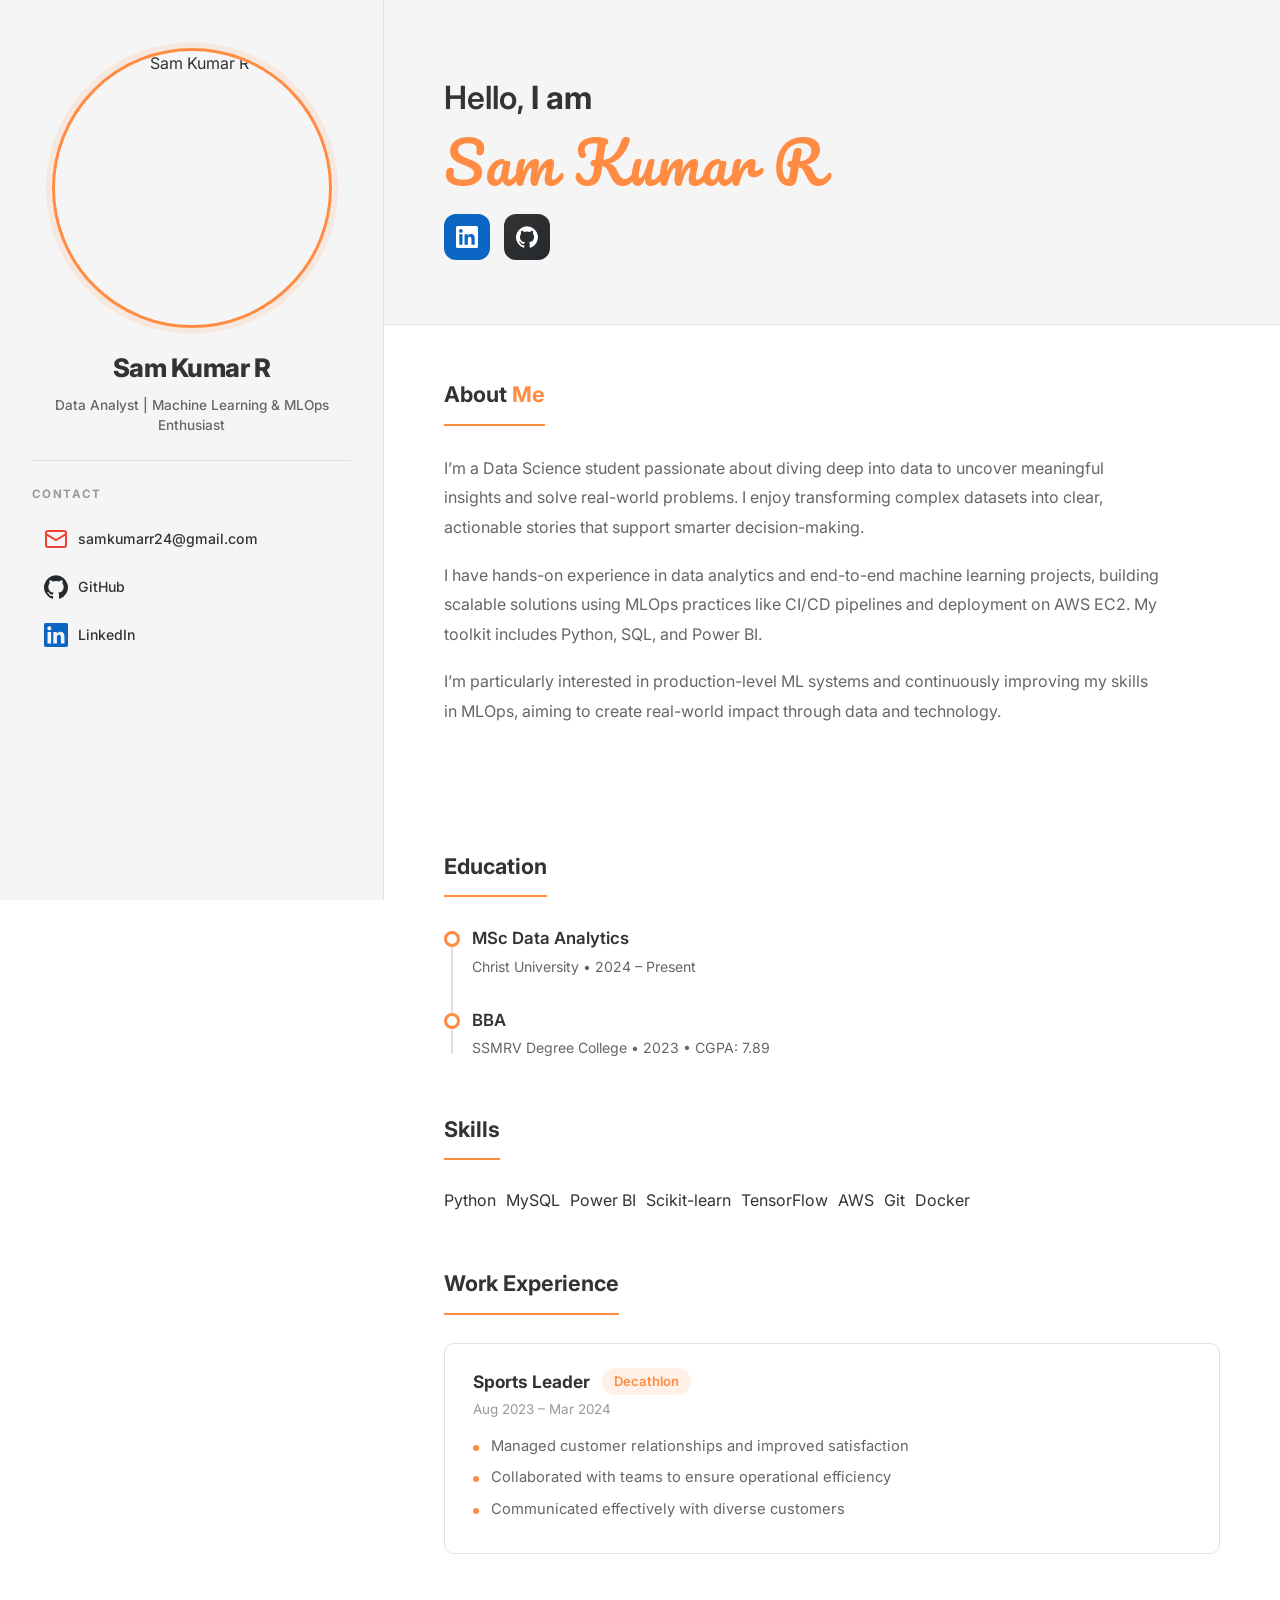
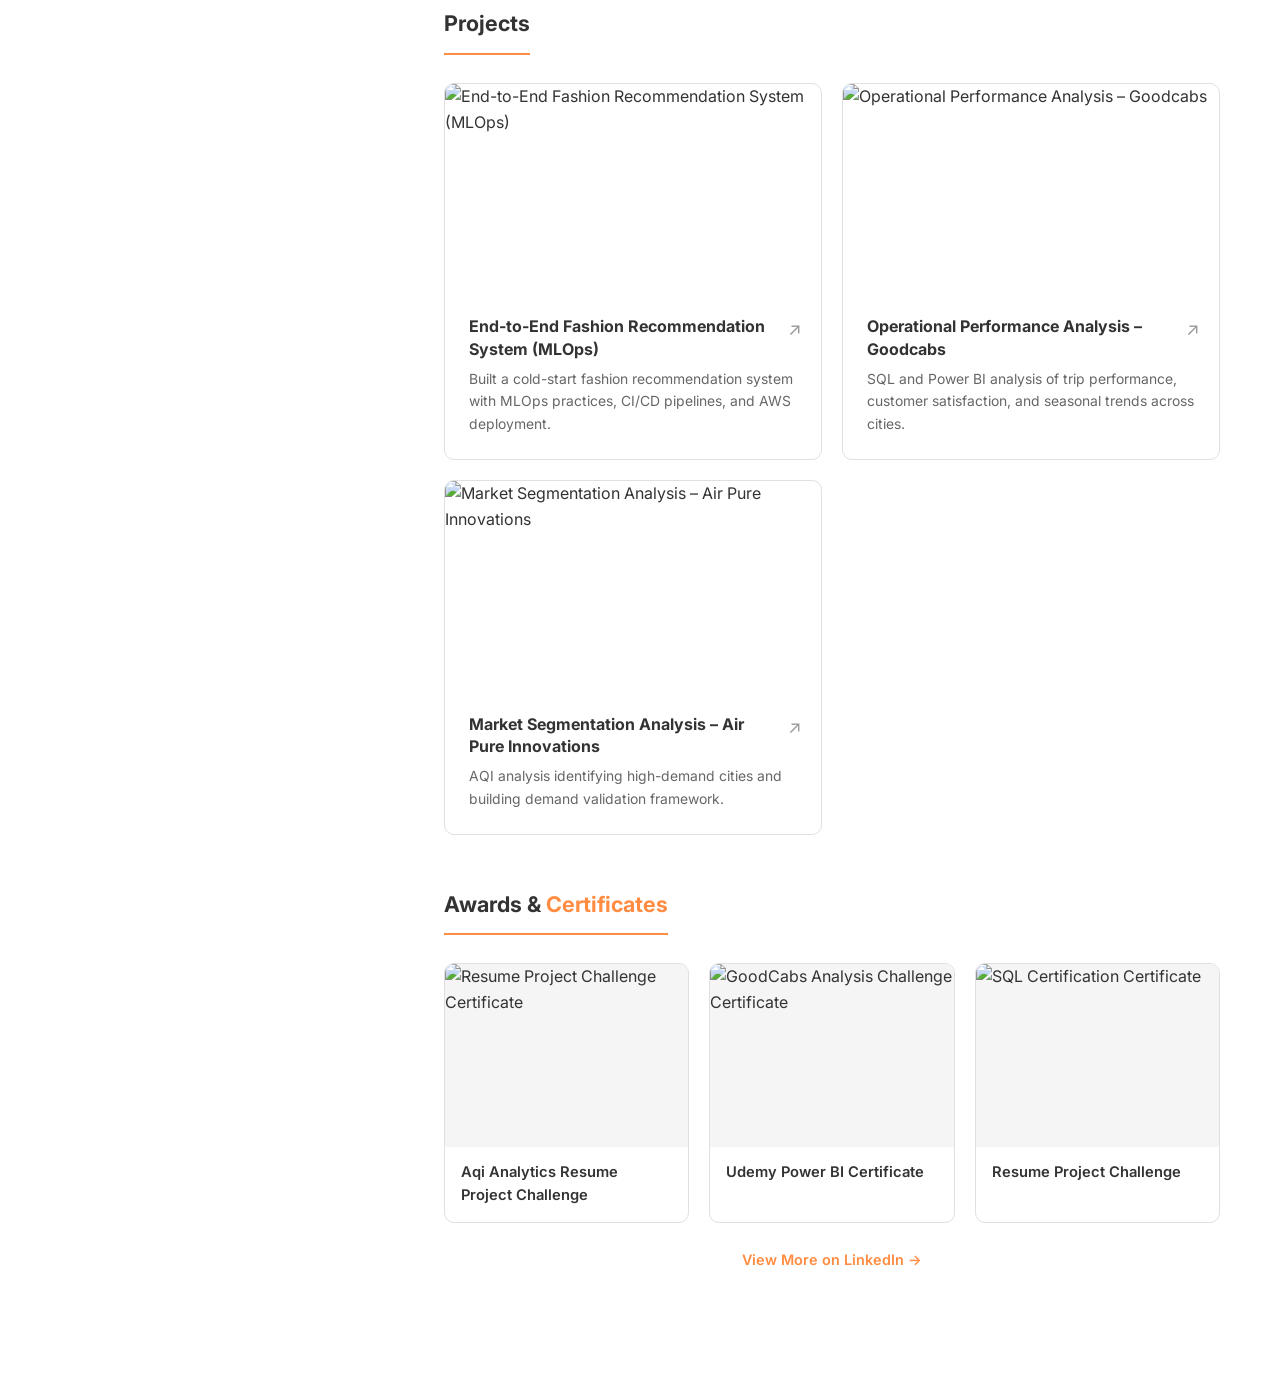
==== index.html @ a432e20c ":changes made" ====
<!DOCTYPE html>
<html lang="en">
<head>
  <meta charset="UTF-8">
  <meta name="viewport" content="width=device-width,initial-scale=1.0">
  <title>"Sam Kumar R — Data Analyst | ML & MLOps Enthusiast"</title>
  <meta name="description" content="Portfolio of Sam Kumar R – Data Scientist specializing in Machine Learning, MLOps, and data analytics solutions.">
  <link rel="preconnect" href="https://fonts.googleapis.com">
  <link rel="preconnect" href="https://fonts.gstatic.com" crossorigin>
  <link href="https://fonts.googleapis.com/css2?family=Inter:wght@400;500;600;700;800&family=Pacifico&display=swap" rel="stylesheet">
  
  <!-- ✅ ADD THIS LINE -->
  <link rel="stylesheet" href="https://cdn.jsdelivr.net/gh/devicons/devicon@latest/devicon.min.css">

  <link rel="stylesheet" href="style.css">
</head>
<body>

  <!-- ==================== SIDEBAR ==================== -->
  <aside class="sidebar" id="sidebar">
    <button class="sidebar-toggle" id="sidebarToggle" aria-label="Toggle menu">
      <span></span><span></span><span></span>
    </button>

    <div class="sidebar-inner">
      <!-- Profile -->
      <div class="profile">
        <div class="profile-photo-wrap">
          <img src="https://i.ibb.co/NdgtS30F/PORTFOLIO.png" alt="Sam Kumar R" class="profile-photo" id="profilePhoto">
        </div>
        <h1 class="profile-name">Sam Kumar R</h1>
        <p class="profile-title">Data Analyst&nbsp;|&nbsp;Machine Learning &amp; MLOps Enthusiast</p>
      </div>

      <!-- Divider -->
      <hr class="divider">

      <!-- Contact -->
      <div class="contact">
        <h2 class="section-label">Contact</h2>

        <a href="mailto:samkumarr24@gmail.com" class="contact-link" id="contactEmail">
          <!-- Email SVG -->
          <svg class="icon-email" width="20" height="20" viewBox="0 0 24 24" fill="none" stroke="currentColor" stroke-width="2" stroke-linecap="round" stroke-linejoin="round"><rect x="2" y="4" width="20" height="16" rx="2"/><path d="m22 7-8.97 5.7a1.94 1.94 0 0 1-2.06 0L2 7"/></svg>
          <span>samkumarr24@gmail.com</span>
        </a>

        <a href="https://github.com/Samkumar24" target="_blank" rel="noopener" class="contact-link" id="contactGithub">
          <!-- GitHub SVG -->
          <svg class="icon-github" width="20" height="20" viewBox="0 0 24 24" fill="currentColor"><path d="M12 .3a12 12 0 0 0-3.8 23.38c.6.12.83-.26.83-.57v-2.23c-3.34.73-4.04-1.42-4.04-1.42-.55-1.39-1.34-1.76-1.34-1.76-1.08-.74.08-.73.08-.73 1.2.08 1.84 1.23 1.84 1.23 1.07 1.84 2.81 1.31 3.5 1 .1-.78.42-1.31.76-1.61-2.67-.3-5.47-1.34-5.47-5.93 0-1.31.47-2.38 1.24-3.22-.14-.3-.54-1.52.1-3.18 0 0 1-.32 3.3 1.23a11.5 11.5 0 0 1 6.02 0c2.28-1.55 3.29-1.23 3.29-1.23.64 1.66.24 2.88.12 3.18a4.65 4.65 0 0 1 1.23 3.22c0 4.61-2.81 5.63-5.48 5.92.42.36.81 1.1.81 2.22v3.29c0 .31.2.69.82.57A12 12 0 0 0 12 .3"/></svg>
          <span>GitHub</span>
        </a>

        <a href="https://www.linkedin.com/in/sam-kumar-r-43043725a/" target="_blank" rel="noopener" class="contact-link" id="contactLinkedin">
          <!-- LinkedIn SVG -->
          <svg class="icon-linkedin" width="20" height="20" viewBox="0 0 24 24" fill="currentColor"><path d="M20.45 20.45h-3.56v-5.57c0-1.33-.02-3.04-1.85-3.04-1.85 0-2.14 1.45-2.14 2.94v5.67H9.34V9h3.41v1.56h.05a3.74 3.74 0 0 1 3.37-1.85c3.6 0 4.27 2.37 4.27 5.46v6.28ZM5.34 7.43a2.06 2.06 0 1 1 0-4.13 2.06 2.06 0 0 1 0 4.13ZM7.12 20.45H3.56V9h3.56v11.45ZM22.23 0H1.77A1.75 1.75 0 0 0 0 1.73v20.54A1.75 1.75 0 0 0 1.77 24h20.46A1.75 1.75 0 0 0 24 22.27V1.73A1.75 1.75 0 0 0 22.23 0Z"/></svg>
          <span>LinkedIn</span>
        </a>
      </div>
    </div>
  </aside>

  <!-- ==================== MAIN CONTENT ==================== -->
  <main class="main" id="mainContent">

    <!-- Hero Section -->
    <section class="hero" id="hero">
      <div class="hero-content">
        <div class="hero-text">
          <p class="hero-greeting anim-fadeUp">Hello, <span class="hero-accent">I am</span></p>
          <h1 class="hero-name anim-fadeUp anim-d1">Sam Kumar R</h1>
          <div class="hero-socials anim-fadeUp anim-d2">
            <a href="https://www.linkedin.com/in/sam-kumar-r-43043725a/" target="_blank" rel="noopener" class="hero-social-btn linkedin" id="heroLinkedin" aria-label="LinkedIn">
              <svg width="22" height="22" viewBox="0 0 24 24" fill="currentColor"><path d="M20.45 20.45h-3.56v-5.57c0-1.33-.02-3.04-1.85-3.04-1.85 0-2.14 1.45-2.14 2.94v5.67H9.34V9h3.41v1.56h.05a3.74 3.74 0 0 1 3.37-1.85c3.6 0 4.27 2.37 4.27 5.46v6.28ZM5.34 7.43a2.06 2.06 0 1 1 0-4.13 2.06 2.06 0 0 1 0 4.13ZM7.12 20.45H3.56V9h3.56v11.45ZM22.23 0H1.77A1.75 1.75 0 0 0 0 1.73v20.54A1.75 1.75 0 0 0 1.77 24h20.46A1.75 1.75 0 0 0 24 22.27V1.73A1.75 1.75 0 0 0 22.23 0Z"/></svg>
            </a>
            <a href="https://github.com/Samkumar24" target="_blank" rel="noopener" class="hero-social-btn github" id="heroGithub" aria-label="GitHub">
              <svg width="22" height="22" viewBox="0 0 24 24" fill="currentColor"><path d="M12 .3a12 12 0 0 0-3.8 23.38c.6.12.83-.26.83-.57v-2.23c-3.34.73-4.04-1.42-4.04-1.42-.55-1.39-1.34-1.76-1.34-1.76-1.08-.74.08-.73.08-.73 1.2.08 1.84 1.23 1.84 1.23 1.07 1.84 2.81 1.31 3.5 1 .1-.78.42-1.31.76-1.61-2.67-.3-5.47-1.34-5.47-5.93 0-1.31.47-2.38 1.24-3.22-.14-.3-.54-1.52.1-3.18 0 0 1-.32 3.3 1.23a11.5 11.5 0 0 1 6.02 0c2.28-1.55 3.29-1.23 3.29-1.23.64 1.66.24 2.88.12 3.18a4.65 4.65 0 0 1 1.23 3.22c0 4.61-2.81 5.63-5.48 5.92.42.36.81 1.1.81 2.22v3.29c0 .31.2.69.82.57A12 12 0 0 0 12 .3"/></svg>
            </a>
          </div>
        </div>
      </div>
        </section>

        <section class="section about-section" id="about">
      <h2 class="section-heading">About <span class="heading-accent">Me</span></h2>

      <p class="about-text">
        I’m a Data Science student passionate about diving deep into data to uncover meaningful insights and solve real-world problems. I enjoy transforming complex datasets into clear, actionable stories that support smarter decision-making.
      </p>

      <p class="about-text">
        I have hands-on experience in data analytics and end-to-end machine learning projects, building scalable solutions using MLOps practices like CI/CD pipelines and deployment on AWS EC2. My toolkit includes Python, SQL, and Power BI.
      </p>

      <p class="about-text">
        I’m particularly interested in production-level ML systems and continuously improving my skills in MLOps, aiming to create real-world impact through data and technology.
      </p>

    </section>


    <!-- Education -->
    <section class="section" id="education">
      <h2 class="section-heading">Education</h2>
      <div class="timeline">
        <div class="timeline-item">
          <div class="timeline-dot"></div>
          <div class="timeline-content">
            <h3>MSc Data Analytics</h3>
            <p class="timeline-meta">Christ University &bull; 2024 – Present</p>
          </div>
        </div>
        <div class="timeline-item">
          <div class="timeline-dot"></div>
          <div class="timeline-content">
            <h3>BBA</h3>
            <p class="timeline-meta">SSMRV Degree College &bull; 2023 &bull; CGPA: 7.89</p>
          </div>
        </div>
      </div>
    </section>

    <!-- Skills -->
    <section class="section" id="skills">
      <h2 class="section-heading">Skills</h2>
      <div class="skills-grid" id="skillsGrid">
        <!-- Populated by JS -->
      </div>
    </section>

    <!-- Work Experience -->
    <section class="section" id="experience">
      <h2 class="section-heading">Work Experience</h2>
      <div class="experience-card">
        <div class="experience-header">
          <h3>Sports Leader</h3>
          <span class="experience-company">Decathlon</span>
        </div>
        <p class="experience-period">Aug 2023 – Mar 2024</p>
        <ul class="experience-list">
          <li>Managed customer relationships and improved satisfaction</li>
          <li>Collaborated with teams to ensure operational efficiency</li>
          <li>Communicated effectively with diverse customers</li>
        </ul>
      </div>
    </section>

    <!-- Projects -->
    <section class="section" id="projects">
      <h2 class="section-heading">Projects</h2>
      <div class="projects-grid" id="projectsGrid">
        <!-- Populated by JS -->
      </div>
    </section>
    <!-- ================= CERTIFICATES ================= -->
  <section class="section" id="certificates">
    <h2 class="section-heading">
      Awards & <span class="heading-accent">Certificates</span>
    </h2>

    <div class="cert-grid">

      <!-- Certificate 1 -->
      <a href="https://i.ibb.co/tpXGHCMM/cert-1.png" target="_blank" class="cert-card">
        <div class="cert-img-wrapper">
          <img src="https://i.ibb.co/tpXGHCMM/cert-1.png" alt="Resume Project Challenge Certificate">
          <div class="cert-overlay">View Certificate</div>
        </div>
        <h3>Aqi Analytics Resume Project Challenge</h3>
      </a>

      <!-- Certificate 2 -->
      <a href="https://i.ibb.co/tTp1xCMk/Untitled-design-2.png" target="_blank" class="cert-card">
        <div class="cert-img-wrapper">
          <img src="https://i.ibb.co/tTp1xCMk/Untitled-design-2.png" alt="GoodCabs Analysis Challenge Certificate">
          <div class="cert-overlay">View Certificate</div>
        </div>
        <h3>Udemy Power BI Certificate</h3>
      </a>

      <!-- Certificate 3 -->
      <a href="https://i.ibb.co/HDxQ9p5k/cert-3.png" target="_blank" class="cert-card">
        <div class="cert-img-wrapper">
          <img src="https://i.ibb.co/HDxQ9p5k/cert-3.png" alt="SQL Certification Certificate">
          <div class="cert-overlay">View Certificate</div>
        </div>
        <h3>Resume Project Challenge</h3>
      </a>

    </div>

    <!-- LinkedIn Link -->
    <div class="cert-linkedin">
      <a href="https://www.linkedin.com/in/sam-kumar-r-43043725a/details/certifications/" target="_blank">
        View More on LinkedIn →
      </a>
    </div>
  </section>
  </main>

  <!-- ==================== MODAL ==================== -->
  <div class="modal-overlay" id="modalOverlay">
    <div class="modal" id="modal" role="dialog" aria-modal="true">
      <button class="modal-close" id="modalClose" aria-label="Close modal">&times;</button>

      <!-- Slideshow -->
      <div class="slideshow" id="slideshow">
        <div class="slideshow-track" id="slideshowTrack"></div>
        <button class="slideshow-btn slideshow-prev" id="slidePrev" aria-label="Previous image">&#8249;</button>
        <button class="slideshow-btn slideshow-next" id="slideNext" aria-label="Next image">&#8250;</button>
        <div class="slideshow-dots" id="slideshowDots"></div>
      </div>

      <!-- Project Info -->
      <div class="modal-body">
        <h2 class="modal-title" id="modalTitle"></h2>
        <p class="modal-desc" id="modalDesc"></p>

        <div class="modal-tech" id="modalTech"></div>

        <a href="#" target="_blank" rel="noopener" class="btn-github" id="modalGithub">
          <svg width="18" height="18" viewBox="0 0 24 24" fill="currentColor"><path d="M12 .3a12 12 0 0 0-3.8 23.38c.6.12.83-.26.83-.57v-2.23c-3.34.73-4.04-1.42-4.04-1.42-.55-1.39-1.34-1.76-1.34-1.76-1.08-.74.08-.73.08-.73 1.2.08 1.84 1.23 1.84 1.23 1.07 1.84 2.81 1.31 3.5 1 .1-.78.42-1.31.76-1.61-2.67-.3-5.47-1.34-5.47-5.93 0-1.31.47-2.38 1.24-3.22-.14-.3-.54-1.52.1-3.18 0 0 1-.32 3.3 1.23a11.5 11.5 0 0 1 6.02 0c2.28-1.55 3.29-1.23 3.29-1.23.64 1.66.24 2.88.12 3.18a4.65 4.65 0 0 1 1.23 3.22c0 4.61-2.81 5.63-5.48 5.92.42.36.81 1.1.81 2.22v3.29c0 .31.2.69.82.57A12 12 0 0 0 12 .3"/></svg>
          View on GitHub
        </a>
      </div>
    </div>
  </div>

  <script src="script.js"></script>
</body>
</html>
---- style.css ----
/* ===== RESET & BASE ===== */
*,
*::before,
*::after {
  margin: 0;
  padding: 0;
  box-sizing: border-box;
}

:root {
  --bg-white: #ffffff;
  --bg-sidebar: #F5F5F5;
  --bg-dark: #1a1a2e;
  --accent: #FF8C42;
  --accent-hover: #e87a30;
  --accent-light: rgba(255, 140, 66, 0.12);
  --green: #4ade80;
  --text-dark: #333333;
  --text-muted: #666666;
  --text-light: #999999;
  --border: #E0E0E0;
  --sidebar-w: 30%;
  --font: 'Inter', -apple-system, BlinkMacSystemFont, 'Segoe UI', Roboto, sans-serif;
  --font-hand: 'Pacifico', cursive;
  --radius: 10px;
  --radius-sm: 6px;
  --transition: .25s cubic-bezier(.4,0,.2,1);
}

html { scroll-behavior: smooth; }

body {
  font-family: var(--font);
  color: var(--text-dark);
  line-height: 1.6;
  background: var(--bg-white);
  -webkit-font-smoothing: antialiased;
}

/* ===== LAYOUT ===== */
.sidebar {
  position: fixed;
  top: 0;
  left: 0;
  width: var(--sidebar-w);
  height: 100vh;
  background: var(--bg-sidebar);
  border-right: 1px solid var(--border);
  overflow-y: auto;
  z-index: 100;
  scrollbar-width: thin;
  scrollbar-color: var(--border) transparent;
}

.sidebar-inner {
  padding: 48px 32px 40px;
  display: flex;
  flex-direction: column;
  min-height: 100%;
}

.main {
  margin-left: var(--sidebar-w);
  min-height: 100vh;
}

.main > .section,
.main > .about-section {
  padding-left: 60px;
  padding-right: 60px;
}

/* ===== SIDEBAR TOGGLE ===== */
.sidebar-toggle {
  display: none;
  position: fixed;
  top: 16px;
  left: 16px;
  z-index: 200;
  width: 42px;
  height: 42px;
  background: var(--bg-white);
  border: 1px solid var(--border);
  border-radius: var(--radius-sm);
  cursor: pointer;
  flex-direction: column;
  align-items: center;
  justify-content: center;
  gap: 5px;
  box-shadow: 0 2px 8px rgba(0,0,0,.08);
  transition: var(--transition);
}

.sidebar-toggle span {
  display: block;
  width: 20px;
  height: 2px;
  background: var(--text-dark);
  border-radius: 2px;
  transition: var(--transition);
}

.sidebar-toggle.active span:nth-child(1) { transform: rotate(45deg) translate(5px, 5px); }
.sidebar-toggle.active span:nth-child(2) { opacity: 0; }
.sidebar-toggle.active span:nth-child(3) { transform: rotate(-45deg) translate(5px, -5px); }

/* ===== PROFILE ===== */
.profile {
  text-align: center;
  margin-bottom: 24px;
}

.profile-photo-wrap {
  width: 280px;
  height: 280px;
  margin: 0 auto 20px;
  border-radius: 50%;
  overflow: hidden;
  border: 3px solid var(--accent);
  box-shadow: 0 0 0 6px var(--accent-light);
  transition: var(--transition);
}

.profile-photo-wrap:hover {
  box-shadow: 0 0 0 10px var(--accent-light);
}

.profile-photo {
  width: 100%;
  height: 100%;
  object-fit: cover;
  display: block;
}

.profile-name {
  font-size: 1.6rem;
  font-weight: 800;
  letter-spacing: -.02em;
  margin-bottom: 6px;
  color: var(--text-dark);
}

.profile-title {
  font-size: .85rem;
  font-weight: 500;
  color: var(--text-muted);
  line-height: 1.5;
}

/* ===== DIVIDER ===== */
.divider {
  border: none;
  height: 1px;
  background: var(--border);
  margin-bottom: 24px;
}

/* ===== CONTACT ===== */
.section-label {
  font-size: .72rem;
  font-weight: 700;
  text-transform: uppercase;
  letter-spacing: .12em;
  color: var(--text-light);
  margin-bottom: 14px;
}

.contact-link {
  display: flex;
  align-items: center;
  gap: 10px;
  padding: 10px 12px;
  border-radius: var(--radius-sm);
  text-decoration: none;
  color: var(--text-dark);
  font-size: .88rem;
  font-weight: 500;
  transition: var(--transition);
  margin-bottom: 4px;
}

.contact-link svg {
  flex-shrink: 0;
  width: 24px;
  height: 24px;
  transition: var(--transition);
}

.contact-link:hover {
  background: var(--accent-light);
  color: var(--accent);
}

.icon-email { color: #EA4335; stroke: #EA4335; }
.icon-github { color: #24292e; }
.icon-linkedin { color: #0a66c2; }
.contact-link:hover .icon-email { color: var(--accent); stroke: var(--accent); }
.contact-link:hover .icon-github,
.contact-link:hover .icon-linkedin { color: var(--accent); }

/* ===== SECTIONS ===== */
.section { margin-bottom: 52px; }

.section-heading {
  font-size: 1.35rem;
  font-weight: 700;
  color: var(--text-dark);
  margin-bottom: 28px;
  padding-bottom: 12px;
  border-bottom: 2px solid var(--accent);
  display: inline-block;
}

/* ===== TIMELINE ===== */
.timeline {
  position: relative;
  padding-left: 28px;
}

.timeline::before {
  content: '';
  position: absolute;
  left: 7px;
  top: 6px;
  bottom: 6px;
  width: 2px;
  background: var(--border);
}

.timeline-item {
  position: relative;
  margin-bottom: 28px;
}

.timeline-item:last-child { margin-bottom: 0; }

.timeline-dot {
  position: absolute;
  left: -28px;
  top: 6px;
  width: 16px;
  height: 16px;
  border-radius: 50%;
  background: var(--bg-white);
  border: 3px solid var(--accent);
  z-index: 1;
}

.timeline-content h3 {
  font-size: 1.05rem;
  font-weight: 600;
  margin-bottom: 4px;
}

.timeline-meta {
  font-size: .88rem;
  color: var(--text-muted);
}

/* ===== SKILLS ===== */
.skills-grid {
  display: flex;
  flex-wrap: wrap;
  gap: 10px;
}

.skill-pill {
  display: inline-flex;
  align-items: center;
  padding: 8px 18px;
  border-radius: 999px;
  font-size: .85rem;
  font-weight: 600;
  background: var(--accent-light);
  color: var(--accent);
  border: 1px solid rgba(255, 140, 66, .22);
  transition: var(--transition);
  cursor: default;
}

.skill-pill:hover {
  background: var(--accent);
  color: var(--bg-white);
  transform: translateY(-2px);
  box-shadow: 0 4px 12px rgba(255,140,66,.3);
}

/* ===== EXPERIENCE ===== */
.experience-card {
  padding: 24px 28px;
  border: 1px solid var(--border);
  border-radius: var(--radius);
  transition: var(--transition);
}

.experience-card:hover {
  border-color: var(--accent);
  box-shadow: 0 4px 16px rgba(255,140,66,.08);
}

.experience-header {
  display: flex;
  align-items: center;
  gap: 12px;
  margin-bottom: 4px;
  flex-wrap: wrap;
}

.experience-header h3 {
  font-size: 1.08rem;
  font-weight: 700;
}

.experience-company {
  font-size: .82rem;
  font-weight: 600;
  color: var(--accent);
  background: var(--accent-light);
  padding: 3px 12px;
  border-radius: 999px;
}

.experience-period {
  font-size: .84rem;
  color: var(--text-light);
  margin-bottom: 14px;
}

.experience-list {
  list-style: none;
  padding: 0;
}

.experience-list li {
  position: relative;
  padding-left: 18px;
  margin-bottom: 8px;
  font-size: .92rem;
  color: var(--text-muted);
}

.experience-list li::before {
  content: '';
  position: absolute;
  left: 0;
  top: 10px;
  width: 6px;
  height: 6px;
  border-radius: 50%;
  background: var(--accent);
}

/* ===== PROJECT CARDS ===== */
.projects-grid {
  display: grid;
  grid-template-columns: repeat(auto-fill, minmax(300px, 1fr));
  gap: 20px;
}

.project-card {
  border: 1px solid var(--border);
  border-radius: var(--radius);
  cursor: pointer;
  transition: var(--transition);
  position: relative;
  overflow: hidden;
}

.project-card::after {
  content: '';
  position: absolute;
  bottom: 0;
  left: 0;
  width: 100%;
  height: 3px;
  background: var(--accent);
  transform: scaleX(0);
  transform-origin: left;
  transition: var(--transition);
}

.project-card:hover {
  transform: translateY(-4px);
  box-shadow: 0 8px 24px rgba(0,0,0,.08);
  border-color: var(--accent);
}

.project-card:hover::after { transform: scaleX(1); }

/* ===== CARD THUMBNAIL ===== */
.card-thumb {
  width: 100%;
  aspect-ratio: 16/9;
  overflow: hidden;
  position: relative;
}

.card-thumb img:first-child {
  width: 100%;
  height: 100%;
  object-fit: cover;
  display: block;
  transition: transform .4s ease;
}

.project-card:hover .card-thumb img:first-child {
  transform: scale(1.05);
}

.card-body {
  position: relative;
  padding: 20px 24px 24px;
}

.card-body h3 {
  font-size: 1rem;
  font-weight: 700;
  margin-bottom: 8px;
  line-height: 1.4;
  padding-right: 24px;
}

.card-body p {
  font-size: .87rem;
  color: var(--text-muted);
  line-height: 1.6;
}

.card-arrow {
  position: absolute;
  top: 20px;
  right: 20px;
  color: var(--text-light);
  font-size: 1.1rem;
  transition: var(--transition);
}

.project-card:hover .card-arrow {
  color: var(--accent);
  transform: translate(3px, -3px);
}

/* ===== CARD LOGO ===== */
.card-logo-wrap {
  position: absolute;
  bottom: 10px;
  right: 12px;
  display: flex;
  align-items: center;
  gap: 8px;
  background: rgba(0,0,0,.55);
  padding: 5px 10px 5px 6px;
  border-radius: 999px;
  backdrop-filter: blur(4px);
}

.card-logo {
  width: 28px;
  height: 28px;
  border-radius: 50%;
  object-fit: cover;
  border: 2px solid var(--accent);
}

.card-logo-name {
  font-size: .72rem;
  font-weight: 600;
  color: #ffffff;
  white-space: nowrap;
}

/* ===== MODAL ===== */
.modal-overlay {
  position: fixed;
  inset: 0;
  background: rgba(0,0,0,.75);
  backdrop-filter: blur(6px);
  z-index: 1000;
  display: flex;
  align-items: center;
  justify-content: center;
  padding: 24px;
  opacity: 0;
  visibility: hidden;
  transition: opacity .3s ease, visibility .3s ease;
}

.modal-overlay.active {
  opacity: 1;
  visibility: visible;
}

.modal {
  background: #1a1a2e;
  border-radius: 16px;
  width: 100%;
  max-width: 1000px;
  max-height: 92vh;
  overflow-y: auto;
  position: relative;
  transform: translateY(24px) scale(.97);
  transition: transform .35s cubic-bezier(.4,0,.2,1);
  scrollbar-width: thin;
  scrollbar-color: var(--accent) transparent;
}

.modal-overlay.active .modal {
  transform: translateY(0) scale(1);
}

.modal-close {
  position: absolute;
  top: 14px;
  right: 18px;
  width: 36px;
  height: 36px;
  background: rgba(255,255,255,.1);
  border: none;
  border-radius: 50%;
  font-size: 1.4rem;
  color: #ffffff;
  cursor: pointer;
  z-index: 10;
  display: flex;
  align-items: center;
  justify-content: center;
  transition: var(--transition);
}

.modal-close:hover {
  background: var(--accent);
  color: white;
}

/* ===== MODAL INNER LAYOUT ===== */
.modal-inner {
  display: grid;
  grid-template-columns: 1fr 1.3fr;
  min-height: 500px;
}

.modal-info {
  padding: 36px 28px;
  display: flex;
  flex-direction: column;
  justify-content: space-between;
  overflow-y: auto;
}

.modal-category {
  display: inline-block;
  font-size: .72rem;
  font-weight: 700;
  text-transform: uppercase;
  letter-spacing: .1em;
  color: #fff;
  background: rgba(255,255,255,.12);
  border: 1px solid rgba(255,255,255,.18);
  padding: 4px 12px;
  border-radius: 999px;
  margin-bottom: 16px;
}

.modal-title {
  font-size: 1.2rem;
  font-weight: 800;
  color: #ffffff;
  line-height: 1.35;
  margin-bottom: 10px;
}

.modal-domain {
  font-size: .84rem;
  font-weight: 600;
  color: #ccc;
  margin-bottom: 12px;
}

.modal-domain span {
  color: var(--accent);
}

.modal-desc {
  font-size: .84rem;
  line-height: 1.75;
  color: rgba(255,255,255,.6);
  margin-bottom: 18px;
  flex: 1;
}

.modal-tech {
  display: flex;
  flex-wrap: wrap;
  gap: 6px;
  margin-bottom: 24px;
}

.tech-badge {
  font-size: .72rem;
  font-weight: 600;
  padding: 4px 12px;
  border-radius: 999px;
  background: rgba(255,140,66,.15);
  color: var(--accent);
  border: 1px solid rgba(255,140,66,.3);
}

.modal-actions {
  display: flex;
  gap: 12px;
  flex-wrap: wrap;
}

.btn-github {
  display: inline-flex;
  align-items: center;
  gap: 8px;
  padding: 10px 20px;
  background: var(--accent);
  color: #fff;
  text-decoration: none;
  border-radius: 999px;
  font-size: .85rem;
  font-weight: 600;
  transition: var(--transition);
}

.btn-github:hover {
  background: var(--accent-hover);
  transform: translateY(-2px);
  box-shadow: 0 4px 16px rgba(255,140,66,.4);
}

/* ===== SLIDESHOW ===== */
.modal-slideshow {
  position: relative;
  overflow: hidden;
  border-radius: 0 16px 16px 0;
  background: #0d0d1a;
}

.slideshow {
  position: relative;
  width: 100%;
  height: 100%;
  min-height: 500px;
  overflow: hidden;
}

.slideshow-track {
  display: flex;
  width: 100%;
  height: 100%;
  transition: transform .5s cubic-bezier(.4,0,.2,1);
}

.slideshow-track img {
  width: 100%;
  height: 100%;
  object-fit: contain;
  flex-shrink: 0;
  background: #0d0d1a;
}

.slideshow-btn {
  position: absolute;
  top: 50%;
  transform: translateY(-50%);
  width: 38px;
  height: 38px;
  background: rgba(255,255,255,.12);
  border: none;
  border-radius: 50%;
  font-size: 1.5rem;
  color: #fff;
  cursor: pointer;
  display: flex;
  align-items: center;
  justify-content: center;
  transition: var(--transition);
  box-shadow: 0 2px 10px rgba(0,0,0,.3);
  line-height: 1;
}

.slideshow-btn:hover {
  background: var(--accent);
  color: white;
}

.slideshow-prev { left: 10px; }
.slideshow-next { right: 10px; }

.slideshow-dots {
  position: absolute;
  bottom: 12px;
  left: 50%;
  transform: translateX(-50%);
  display: flex;
  gap: 8px;
}

.slideshow-dot {
  width: 8px;
  height: 8px;
  border-radius: 50%;
  background: rgba(255,255,255,.3);
  border: none;
  cursor: pointer;
  transition: var(--transition);
}

.slideshow-dot.active {
  background: var(--accent);
  transform: scale(1.3);
}

/* ===== HERO ===== */
.hero {
  background: var(--bg-sidebar);
  padding: 72px 60px 64px;
  position: relative;
  overflow: hidden;
  border-bottom: 1px solid var(--border);
}

.hero-content {
  display: flex;
  align-items: center;
  justify-content: space-between;
  gap: 48px;
  max-width: 960px;
}

.hero-text { flex: 1; }

.hero-greeting {
  font-size: 2rem;
  font-weight: 600;
  color: var(--text-dark);
  margin-bottom: 4px;
}

.hero-accent {
  color: var(--text-dark);
  font-weight: 700;
}

.hero-name {
  font-family: var(--font-hand);
  font-size: 3.6rem;
  font-weight: 400;
  color: var(--accent);
  line-height: 1.2;
  margin-bottom: 18px;
  letter-spacing: .02em;
}

.hero-socials {
  display: flex;
  gap: 14px;
}

.hero-social-btn {
  width: 46px;
  height: 46px;
  border-radius: 12px;
  display: flex;
  align-items: center;
  justify-content: center;
  text-decoration: none;
  transition: var(--transition);
}

.hero-social-btn.linkedin {
  background: #0a66c2;
  color: #fff;
}

.hero-social-btn.linkedin:hover {
  background: #004182;
  transform: translateY(-3px);
  box-shadow: 0 6px 20px rgba(10,102,194,.4);
}

.hero-social-btn.github {
  background: linear-gradient(135deg, #333 0%, #24292e 100%);
  color: #fff;
}

.hero-social-btn.github:hover {
  background: linear-gradient(135deg, #444 0%, #333 100%);
  transform: translateY(-3px);
  box-shadow: 0 6px 20px rgba(0,0,0,.4);
}

/* ===== HERO ANIMATIONS ===== */
.anim-fadeUp {
  opacity: 0;
  transform: translateY(28px);
  animation: fadeUp .7s ease forwards;
}

.anim-d1 { animation-delay: .15s; }
.anim-d2 { animation-delay: .3s; }

@keyframes fadeUp {
  to { opacity: 1; transform: translateY(0); }
}

/* ===== ABOUT ===== */
.about-section {
  padding-top: 52px;
  padding-bottom: 52px;
}

.heading-accent { color: var(--accent); }

.about-text {
  font-size: 1rem;
  line-height: 1.85;
  color: var(--text-muted);
  max-width: 720px;
  margin-bottom: 18px;
}

/* ===== FADE-IN ===== */
.fade-in {
  opacity: 0;
  transform: translateY(20px);
  transition: opacity .5s ease, transform .5s ease;
}

.fade-in.visible {
  opacity: 1;
  transform: translateY(0);
}

/* ===== CERTIFICATES ===== */
#certificates {
  padding-left: 60px;
  padding-right: 60px;
  padding-top: 0;
  padding-bottom: 52px;
}

.cert-grid {
  display: grid;
  grid-template-columns: repeat(3, 1fr);
  gap: 20px;
  margin-bottom: 24px;
}

.cert-card {
  display: block;
  text-decoration: none;
  color: var(--text-dark);
  border: 1px solid var(--border);
  border-radius: var(--radius);
  overflow: hidden;
  transition: var(--transition);
}

.cert-card:hover {
  border-color: var(--accent);
  transform: translateY(-4px);
  box-shadow: 0 8px 24px rgba(255,140,66,.12);
}

.cert-img-wrapper {
  position: relative;
  overflow: hidden;
  aspect-ratio: 4/3;
  background: #f5f5f5;
}

.cert-img-wrapper img {
  width: 100%;
  height: 100%;
  object-fit: cover;
  display: block;
  transition: transform .4s ease;
}

.cert-card:hover .cert-img-wrapper img {
  transform: scale(1.04);
}

.cert-overlay {
  position: absolute;
  inset: 0;
  background: rgba(255,140,66,.75);
  color: white;
  font-weight: 600;
  font-size: .9rem;
  display: flex;
  align-items: center;
  justify-content: center;
  opacity: 0;
  transition: opacity .3s ease;
}

.cert-card:hover .cert-overlay { opacity: 1; }

.cert-card h3 {
  font-size: .92rem;
  font-weight: 600;
  padding: 14px 16px;
  color: var(--text-dark);
}

.cert-linkedin {
  text-align: center;
  margin-top: 8px;
}

.cert-linkedin a {
  color: var(--accent);
  text-decoration: none;
  font-weight: 600;
  font-size: .9rem;
  transition: var(--transition);
}

.cert-linkedin a:hover {
  color: var(--accent-hover);
  text-decoration: underline;
}

/* ===== RESPONSIVE ===== */
@media (max-width: 900px) {
  :root { --sidebar-w: 280px; }

  .sidebar {
    transform: translateX(-100%);
    transition: transform .35s cubic-bezier(.4,0,.2,1);
    box-shadow: none;
  }

  .sidebar.open {
    transform: translateX(0);
    box-shadow: 4px 0 24px rgba(0,0,0,.12);
  }

  .sidebar-toggle { display: flex; }
  .main { margin-left: 0; }

  .main > .section,
  .main > .about-section {
    padding-left: 24px;
    padding-right: 24px;
  }

  .hero { padding: 56px 24px 48px; }

  .hero-content {
    flex-direction: column;
    text-align: center;
  }

  .hero-socials { justify-content: center; }
  .hero-name { font-size: 2.6rem; }
  .hero-greeting { font-size: 1.5rem; }
  .projects-grid { grid-template-columns: 1fr; }

  .modal-inner { grid-template-columns: 1fr; }

  .modal-slideshow {
    border-radius: 16px 16px 0 0;
    min-height: 260px;
    order: -1;
  }

  .slideshow { min-height: 260px; }

  .modal-info { padding: 24px 20px; }

  #certificates { padding-left: 24px; padding-right: 24px; }
  .cert-grid { grid-template-columns: repeat(2, 1fr); }
}

@media (max-width: 520px) {
  :root { --sidebar-w: 100%; }

  .sidebar-inner { padding: 72px 24px 32px; }

  .main > .section,
  .main > .about-section {
    padding-left: 16px;
    padding-right: 16px;
  }

  .hero { padding: 48px 16px 40px; }
  .hero-name { font-size: 2rem; }
  .hero-greeting { font-size: 1.25rem; }

  .modal { max-width: 100%; border-radius: 12px; }
  .modal-slideshow { border-radius: 12px 12px 0 0; }

  #certificates { padding-left: 16px; padding-right: 16px; }
  .cert-grid { grid-template-columns: 1fr; }
}
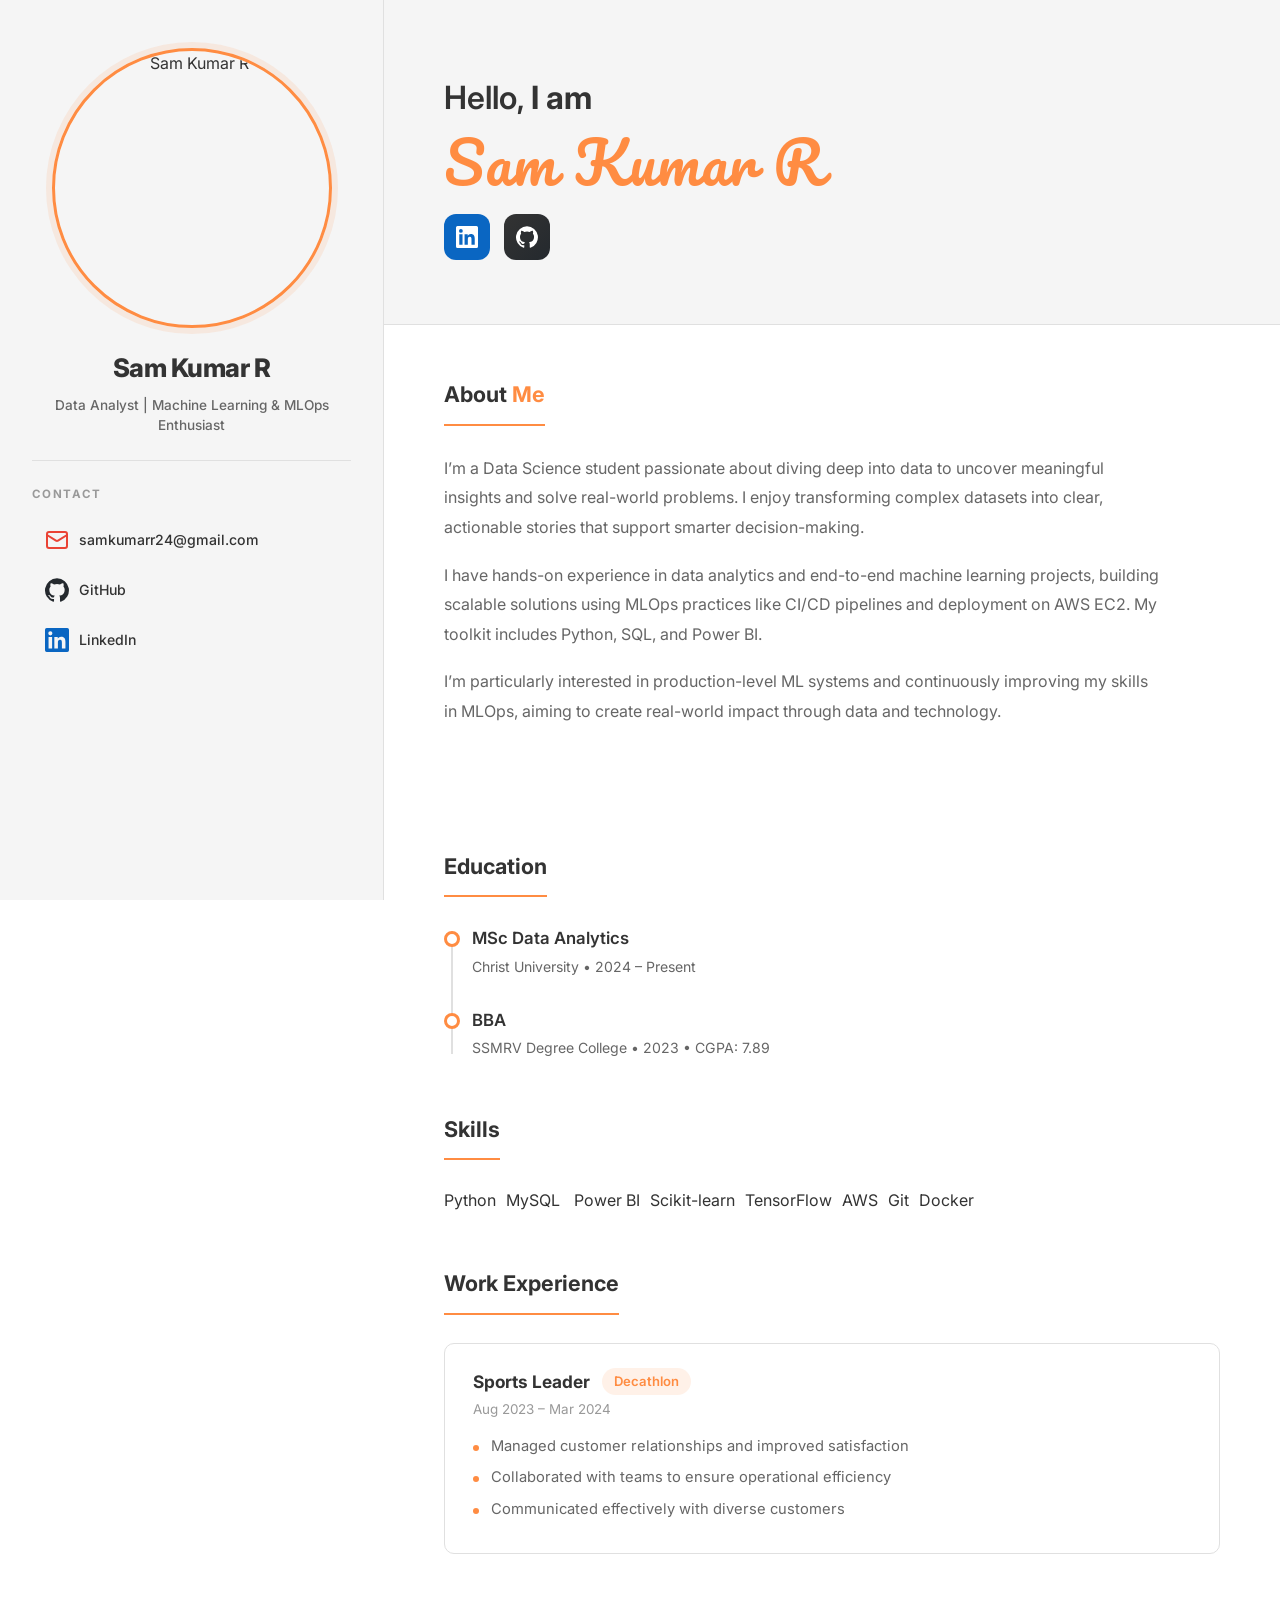
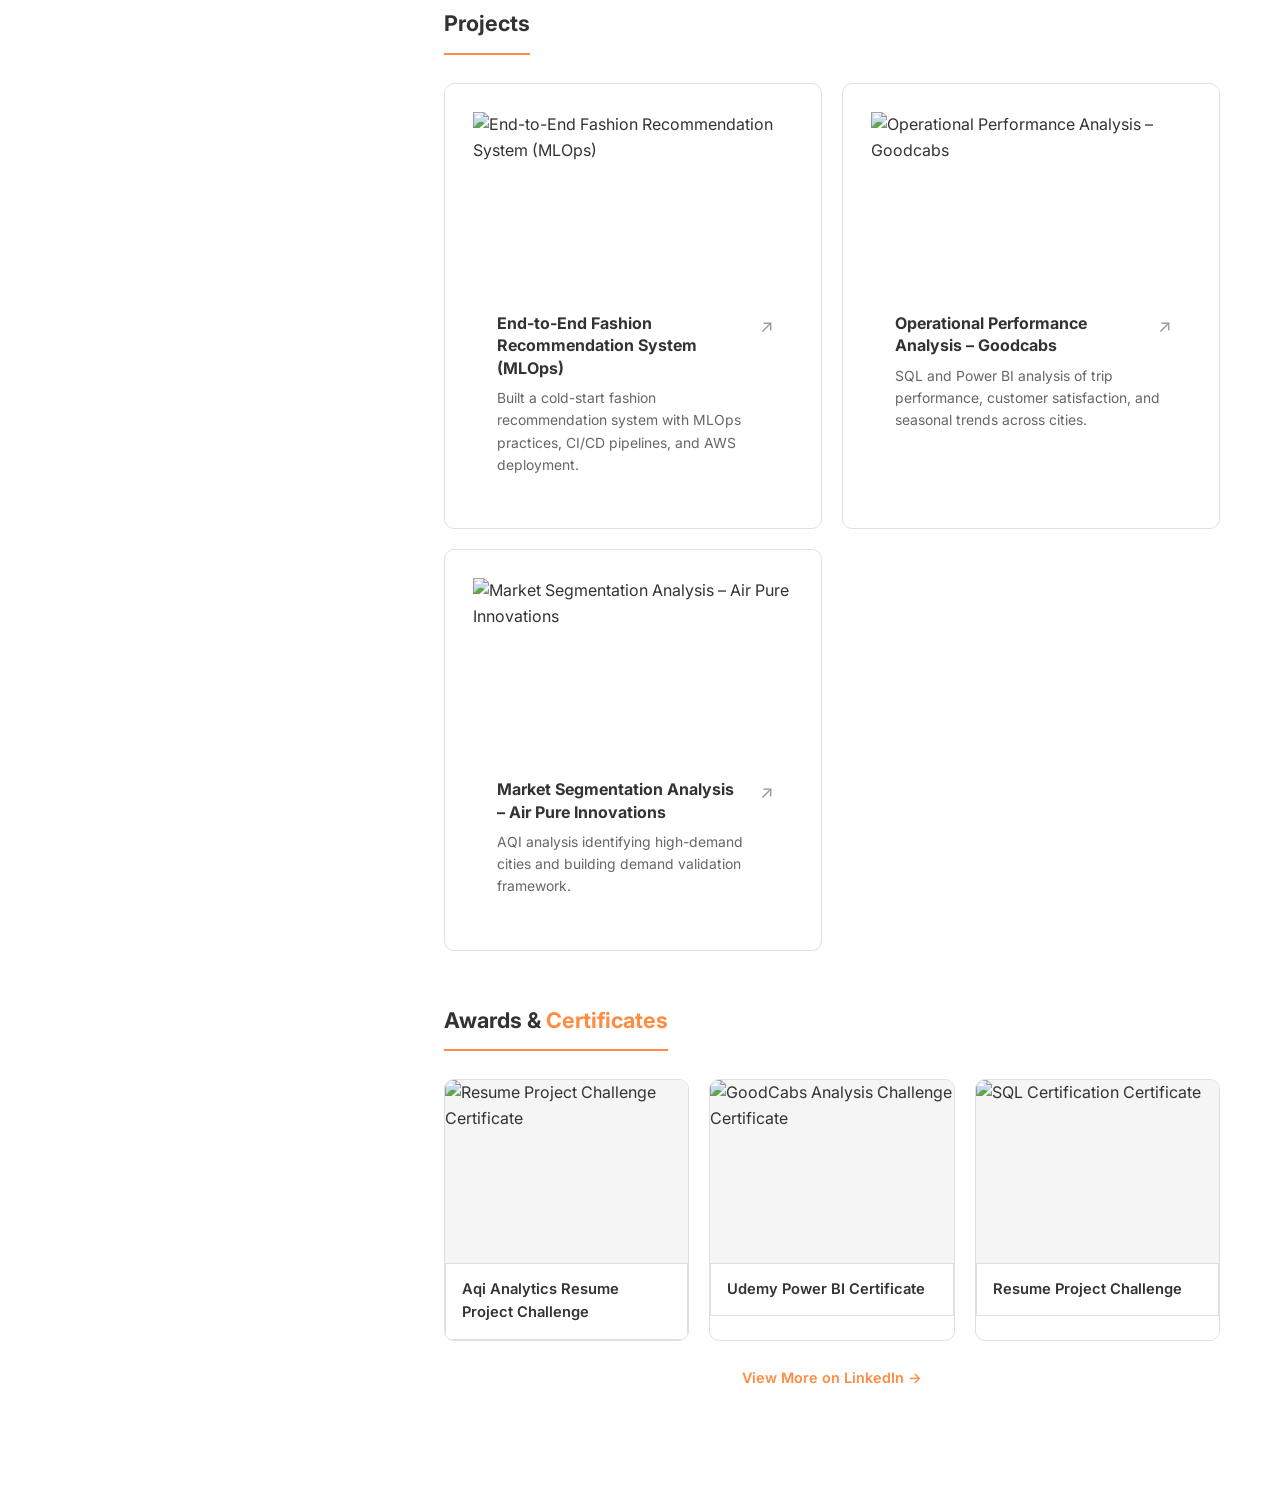
==== commit 31f566a8: "changes made" ====
--- a/index.html
+++ b/index.html
@@ -11,6 +11,8 @@
   
   <!-- ✅ ADD THIS LINE -->
   <link rel="stylesheet" href="https://cdn.jsdelivr.net/gh/devicons/devicon@latest/devicon.min.css">
+
+  <script src="https://unpkg.com/lucide@latest"></script>
 
   <link rel="stylesheet" href="style.css">
 </head>
@@ -197,6 +199,16 @@
     </div>
   </section>
   </main>
+  <!-- PREMIUM RIGHT NAV -->
+<div class="right-nav">
+
+  <a href="#hero"><i data-lucide="home"></i></a>
+  <a href="#education"><i data-lucide="graduation-cap"></i></a>
+  <a href="#experience"><i data-lucide="briefcase"></i></a>
+  <a href="#projects"><i data-lucide="layout-dashboard"></i></a>
+  <a href="#certificates"><i data-lucide="award"></i></a>
+
+</div>
 
   <!-- ==================== MODAL ==================== -->
   <div class="modal-overlay" id="modalOverlay">
--- a/style.css
+++ b/style.css
@@ -177,6 +177,8 @@
   font-weight: 500;
   transition: var(--transition);
   margin-bottom: 4px;
+
+  border: 1px solid transparent;  /* ✅ added */
 }
 
 .contact-link svg {
@@ -186,18 +188,30 @@
   transition: var(--transition);
 }
 
+/* 🔥 HOVER FIX */
 .contact-link:hover {
-  background: var(--accent-light);
+  background: transparent;                 /* ❌ remove orange bg */
+  border: 1px solid var(--accent);         /* ✅ outline */
   color: var(--accent);
 }
 
+/*  ICON ZOOM */
+.contact-link:hover svg {
+  transform: scale(1.3);                  
+}
+
+/* ICON COLORS (same as yours) */
 .icon-email { color: #EA4335; stroke: #EA4335; }
 .icon-github { color: #24292e; }
 .icon-linkedin { color: #0a66c2; }
-.contact-link:hover .icon-email { color: var(--accent); stroke: var(--accent); }
+
+/* ON HOVER → all become accent */
+.contact-link:hover .icon-email,
 .contact-link:hover .icon-github,
-.contact-link:hover .icon-linkedin { color: var(--accent); }
-
+.contact-link:hover .icon-linkedin {
+  color: var(--accent);
+  stroke: var(--accent);
+}
 /* ===== SECTIONS ===== */
 .section { margin-bottom: 52px; }
 
@@ -358,35 +372,22 @@
 }
 
 .project-card {
+  padding: 28px;
   border: 1px solid var(--border);
   border-radius: var(--radius);
   cursor: pointer;
-  transition: var(--transition);
+  transition: 0.3s ease;
   position: relative;
   overflow: hidden;
-}
-
-.project-card::after {
-  content: '';
-  position: absolute;
-  bottom: 0;
-  left: 0;
-  width: 100%;
-  height: 3px;
-  background: var(--accent);
-  transform: scaleX(0);
-  transform-origin: left;
-  transition: var(--transition);
-}
-
+  background: #fff;
+}
+
+/* 🔥 CLEAN HOVER (same as certificates) */
 .project-card:hover {
-  transform: translateY(-4px);
-  box-shadow: 0 8px 24px rgba(0,0,0,.08);
-  border-color: var(--accent);
-}
-
-.project-card:hover::after { transform: scaleX(1); }
-
+  transform: translateY(-10px) scale(1.02);   /* 🔥 stronger pop */
+  border: 1px solid var(--accent);
+  box-shadow: 0 18px 40px rgba(255,140,66,0.25);  /* 🔥 deeper shadow */
+}
 /* ===== CARD THUMBNAIL ===== */
 .card-thumb {
   width: 100%;
@@ -473,7 +474,7 @@
 .modal-overlay {
   position: fixed;
   inset: 0;
-  background: rgba(0,0,0,.75);
+  background: rgba(0,0,0,.55);
   backdrop-filter: blur(6px);
   z-index: 1000;
   display: flex;
@@ -510,14 +511,14 @@
 
 .modal-close {
   position: absolute;
-  top: 14px;
-  right: 18px;
+  top: 12px;
+  right: 16px;
   width: 36px;
   height: 36px;
   background: rgba(255,255,255,.1);
   border: none;
   border-radius: 50%;
-  font-size: 1.4rem;
+  font-size: 1.5rem;
   color: #ffffff;
   cursor: pointer;
   z-index: 10;
@@ -534,9 +535,8 @@
 
 /* ===== MODAL INNER LAYOUT ===== */
 .modal-inner {
-  display: grid;
-  grid-template-columns: 1fr 1.3fr;
-  min-height: 500px;
+  display: flex;
+  flex-direction: column;
 }
 
 .modal-info {
@@ -642,9 +642,7 @@
 .slideshow {
   position: relative;
   width: 100%;
-  height: 100%;
-  min-height: 500px;
-  overflow: hidden;
+  height: 330px;   
 }
 
 .slideshow-track {
@@ -899,13 +897,20 @@
   transition: opacity .3s ease;
 }
 
-.cert-card:hover .cert-overlay { opacity: 1; }
 
 .cert-card h3 {
   font-size: .92rem;
   font-weight: 600;
   padding: 14px 16px;
   color: var(--text-dark);
+  border: 1px solid var(--border);   /* base border */
+  transition: 0.3s ease;
+}
+
+.cert-card:hover {
+  transform: translateY(-6px);
+  border: 1px solid var(--accent);   /* orange outline */
+  box-shadow: 0 10px 25px rgba(255,140,66,0.2); /* soft glow */
 }
 
 .cert-linkedin {
@@ -962,13 +967,16 @@
   .hero-greeting { font-size: 1.5rem; }
   .projects-grid { grid-template-columns: 1fr; }
 
-  .modal-inner { grid-template-columns: 1fr; }
+  .modal-inner {
+  display: flex;
+  flex-direction: column;
+}
 
   .modal-slideshow {
+    width: 100%;
+    height: 320px;
     border-radius: 16px 16px 0 0;
-    min-height: 260px;
-    order: -1;
-  }
+}
 
   .slideshow { min-height: 260px; }
 
@@ -998,4 +1006,48 @@
 
   #certificates { padding-left: 16px; padding-right: 16px; }
   .cert-grid { grid-template-columns: 1fr; }
+}
+/* ===== MINIMAL RIGHT NAV ===== */
+.right-nav {
+  position: fixed;
+  right: 8px;   /* 🔥 push to extreme right */
+  top: 50%;
+  transform: translateY(-50%);
+  display: flex;
+  flex-direction: column;
+  gap: 18px;
+  z-index: 999;
+}
+
+/* ICON ONLY */
+.right-nav a {
+  width: 28px;
+  height: 28px;
+  display: flex;
+  align-items: center;
+  justify-content: center;
+
+  color: var(--accent);
+  background: transparent;   /* ❌ no box */
+  border: none;              /* ❌ no border */
+
+  transition: 0.3s ease;
+}
+
+/* ICON SIZE */
+.right-nav i {
+  width: 20px;
+  height: 20px;
+}
+
+/* HOVER */
+.right-nav a:hover {
+  color: var(--accent-hover);
+  transform: scale(1.2);
+}
+
+/* ACTIVE */
+.right-nav a.active {
+  color: var(--accent);
+  transform: scale(1.3);
 }
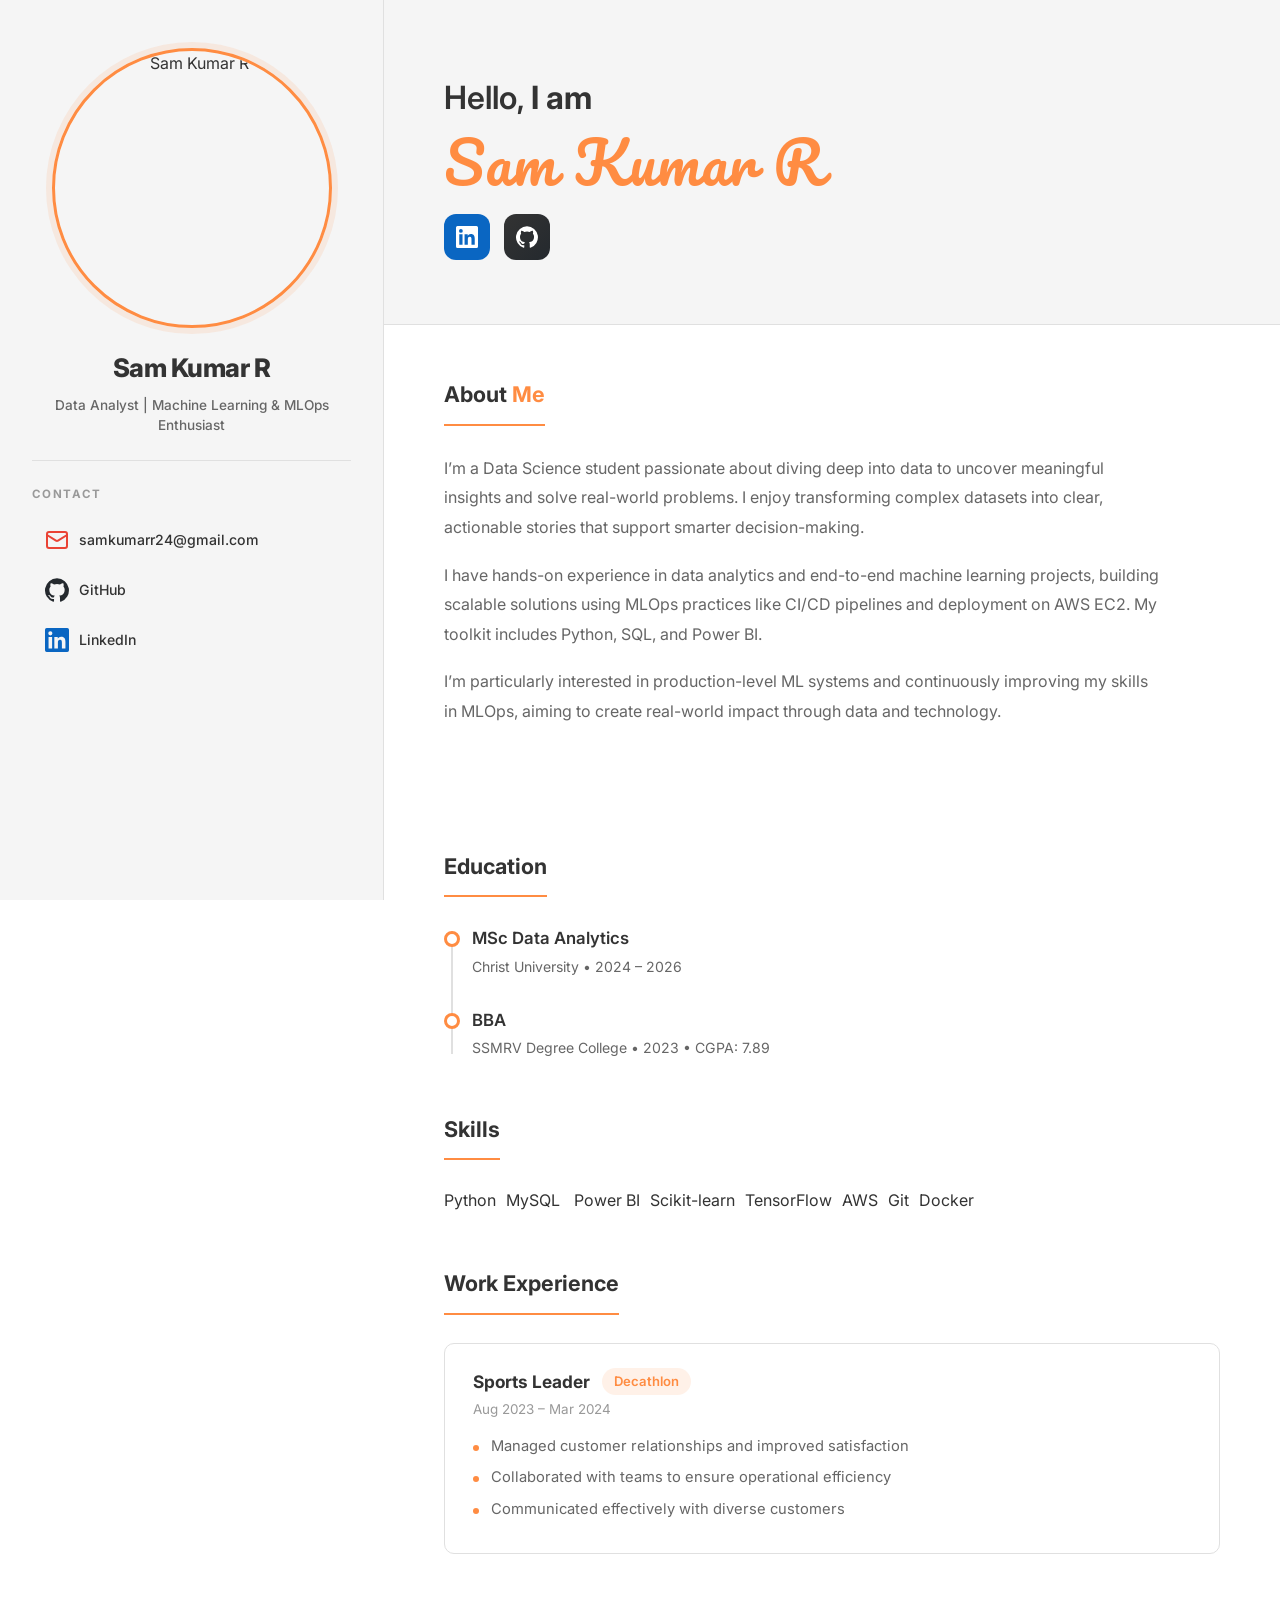
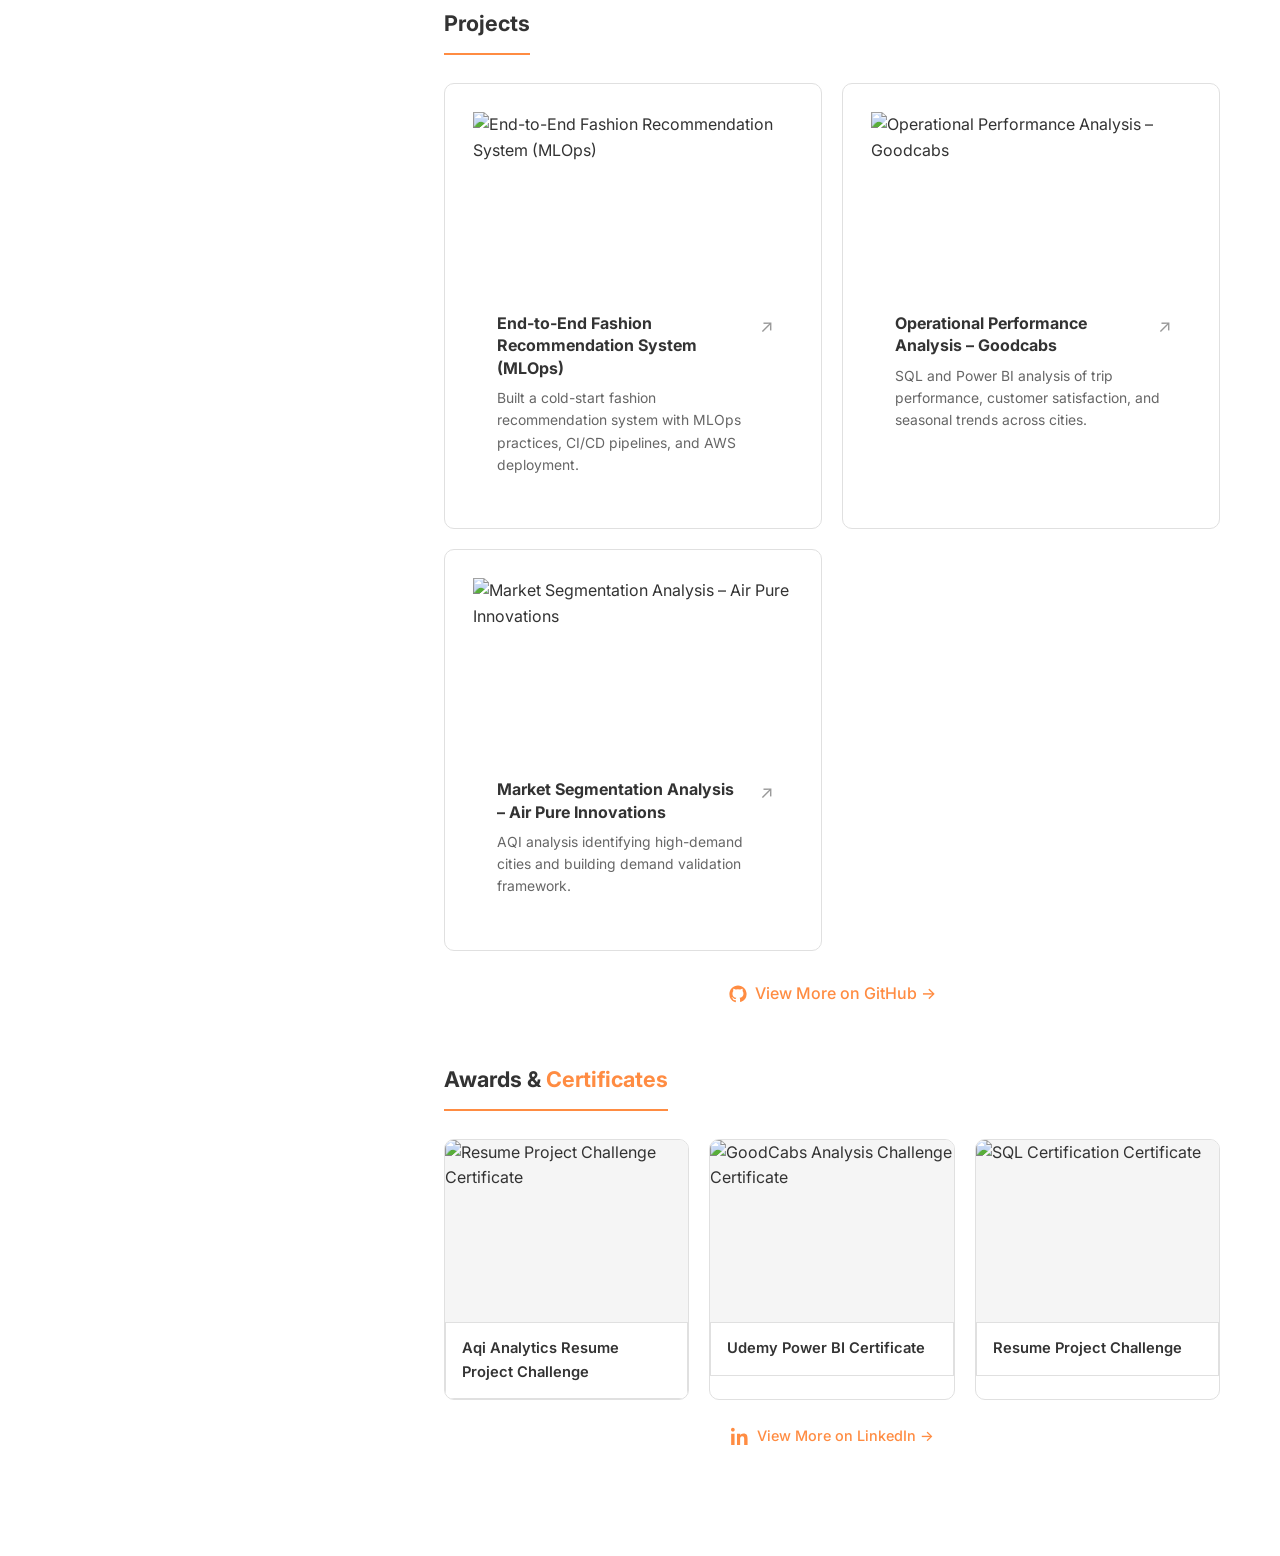
==== commit c88398b5: "chnages made" ====
--- a/index.html
+++ b/index.html
@@ -109,7 +109,7 @@
           <div class="timeline-dot"></div>
           <div class="timeline-content">
             <h3>MSc Data Analytics</h3>
-            <p class="timeline-meta">Christ University &bull; 2024 – Present</p>
+            <p class="timeline-meta">Christ University &bull; 2024 – 2026</p>
           </div>
         </div>
         <div class="timeline-item">
@@ -151,8 +151,22 @@
     <section class="section" id="projects">
       <h2 class="section-heading">Projects</h2>
       <div class="projects-grid" id="projectsGrid">
+        
+      
         <!-- Populated by JS -->
       </div>
+      <div class="project-github">
+    <a href="https://github.com/Samkumar24?tab=repositories" target="_blank">
+
+      <svg width="18" height="18" viewBox="0 0 24 24" fill="currentColor">
+        <path d="M12 .5C5.65.5.5 5.65.5 12a11.5 11.5 0 0 0 7.86 10.94c.58.1.79-.25.79-.56v-2.17c-3.2.7-3.88-1.54-3.88-1.54-.52-1.32-1.28-1.67-1.28-1.67-1.04-.71.08-.7.08-.7 1.15.08 1.75 1.18 1.75 1.18 1.02 1.75 2.67 1.24 3.32.95.1-.74.4-1.24.73-1.53-2.55-.29-5.24-1.28-5.24-5.7 0-1.26.45-2.3 1.18-3.12-.12-.3-.51-1.5.11-3.13 0 0 .96-.31 3.15 1.19a10.9 10.9 0 0 1 5.74 0c2.18-1.5 3.14-1.19 3.14-1.19.62 1.63.23 2.83.11 3.13.73.82 1.18 1.86 1.18 3.12 0 4.43-2.7 5.4-5.27 5.69.41.35.77 1.04.77 2.1v3.12c0 .31.21.67.8.56A11.5 11.5 0 0 0 23.5 12C23.5 5.65 18.35.5 12 .5z"/>
+      </svg>
+
+      View More on GitHub →
+    </a>
+  </div>
+
+</section>
     </section>
     <!-- ================= CERTIFICATES ================= -->
   <section class="section" id="certificates">
@@ -194,9 +208,14 @@
     <!-- LinkedIn Link -->
     <div class="cert-linkedin">
       <a href="https://www.linkedin.com/in/sam-kumar-r-43043725a/details/certifications/" target="_blank">
-        View More on LinkedIn →
-      </a>
-    </div>
+        <!-- LinkedIn Icon -->
+      <svg width="18" height="18" viewBox="0 0 24 24" fill="currentColor">
+        <path d="M4.98 3.5C4.98 4.88 3.86 6 2.48 6S0 4.88 0 3.5 1.12 1 2.48 1s2.5 1.12 2.5 2.5zM.22 8.98h4.52V24H.22V8.98zM7.98 8.98h4.33v2.05h.06c.6-1.14 2.08-2.34 4.28-2.34 4.58 0 5.43 3.02 5.43 6.94V24h-4.52v-7.5c0-1.79-.03-4.09-2.5-4.09-2.5 0-2.88 1.95-2.88 3.96V24H7.98V8.98z"/>
+      </svg>
+
+      View More on LinkedIn →
+    </a>
+  </div>
   </section>
   </main>
   <!-- PREMIUM RIGHT NAV -->
--- a/style.css
+++ b/style.css
@@ -612,23 +612,27 @@
 }
 
 .btn-github {
-  display: inline-flex;
+  display: flex;
+  justify-content: center;
   align-items: center;
   gap: 8px;
-  padding: 10px 20px;
-  background: var(--accent);
-  color: #fff;
+
+  margin: 24px auto 0;
+  width: fit-content;
+
+  background: var(--accent);      /* 🔥 orange background */
+  color: #fff;                    /* white text */
+  padding: 12px 20px;
+  border-radius: 10px;
   text-decoration: none;
-  border-radius: 999px;
-  font-size: .85rem;
-  font-weight: 600;
-  transition: var(--transition);
-}
-
+
+  transition: 0.3s;
+}
+
+/* Hover */
 .btn-github:hover {
   background: var(--accent-hover);
   transform: translateY(-2px);
-  box-shadow: 0 4px 16px rgba(255,140,66,.4);
 }
 
 /* ===== SLIDESHOW ===== */
@@ -1010,7 +1014,7 @@
 /* ===== MINIMAL RIGHT NAV ===== */
 .right-nav {
   position: fixed;
-  right: 8px;   /* 🔥 push to extreme right */
+  right: 8px;   /*  push to extreme right */
   top: 50%;
   transform: translateY(-50%);
   display: flex;
@@ -1028,8 +1032,8 @@
   justify-content: center;
 
   color: var(--accent);
-  background: transparent;   /* ❌ no box */
-  border: none;              /* ❌ no border */
+  background: transparent;   
+  border: none;              
 
   transition: 0.3s ease;
 }
@@ -1050,4 +1054,58 @@
 .right-nav a.active {
   color: var(--accent);
   transform: scale(1.3);
+}
+
+/* ===== PROJECT GITHUB LINK (MATCH LINKEDIN STYLE) ===== */
+.project-github {
+  text-align: center;
+  margin-top: 30px;
+}
+
+.project-github a {
+  display: inline-flex;
+  align-items: center;
+  gap: 8px;
+  color: var(--accent);   /* 🔥 orange */
+  text-decoration: none;
+  font-weight: 500;
+  transition: 0.3s;
+}
+
+/* Hover */
+.project-github a:hover {
+  color: var(--accent-hover);
+  transform: translateX(4px);
+}
+
+/* Icon color */
+.project-github svg {
+  color: var(--accent);
+}
+
+/* ===== LINKEDIN LINK (MATCH STYLE) ===== */
+.cert-linkedin {
+  text-align: center;
+  margin-top: 20px;
+}
+
+.cert-linkedin a {
+  display: inline-flex;
+  align-items: center;
+  gap: 8px;
+  color: var(--accent);   /* 🔥 same orange */
+  text-decoration: none;
+  font-weight: 500;
+  transition: 0.3s;
+}
+
+/* Hover */
+.cert-linkedin a:hover {
+  color: var(--accent-hover);
+  transform: translateX(4px);
+}
+
+/* Icon color */
+.cert-linkedin svg {
+  color: var(--accent);
 }
